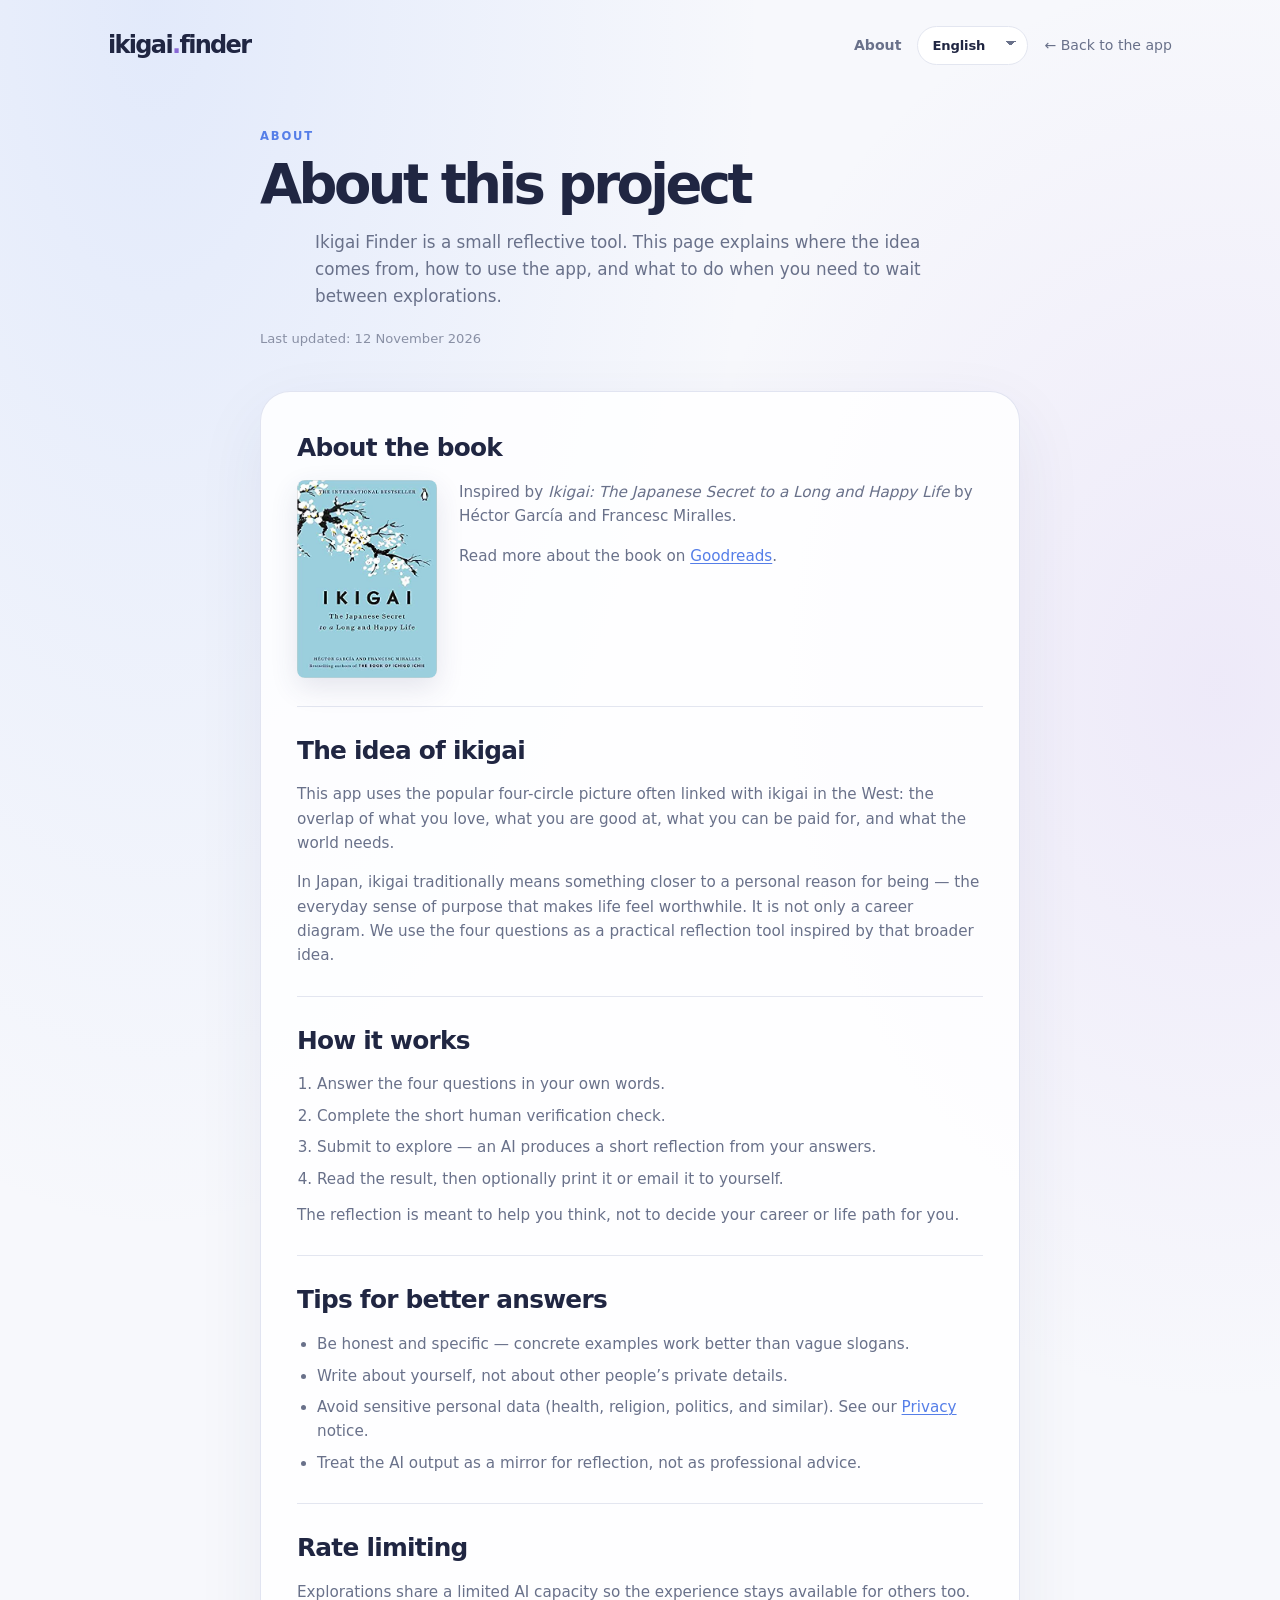
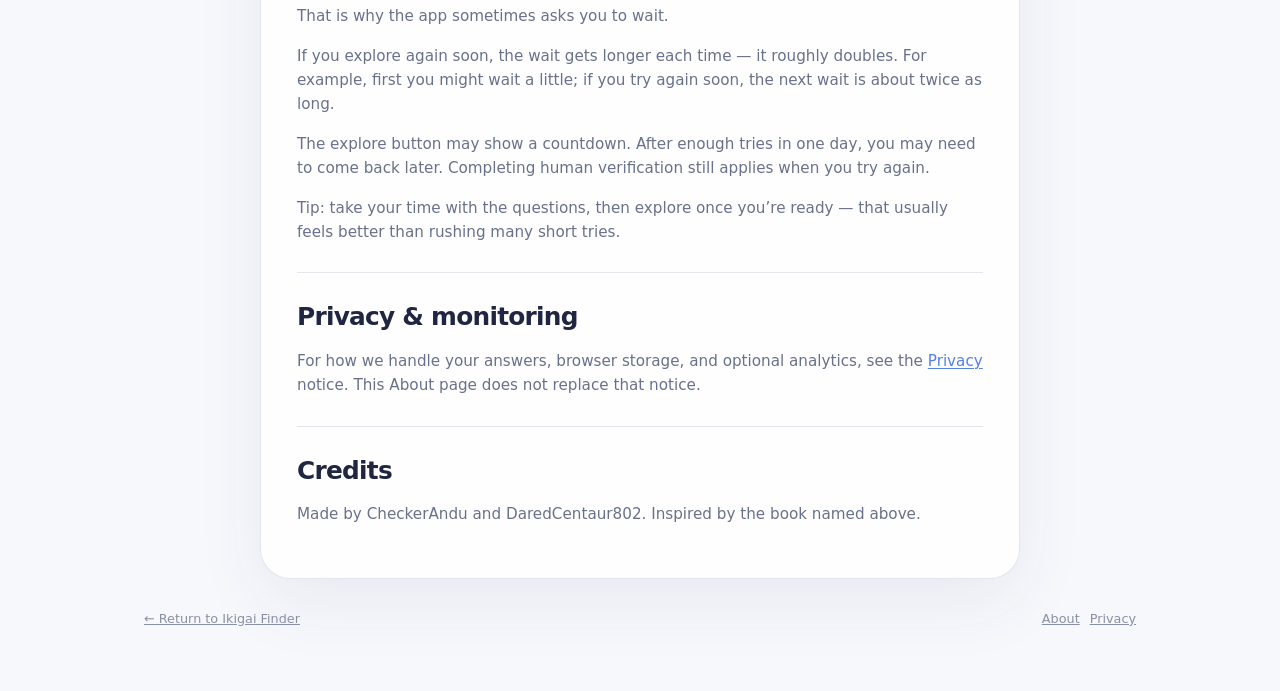
==== about.html @ a2c6d0e7 "Add About page with book context, tips, and rate-limit help (#6) Ship about.html mirroring the Priva" ====
<!doctype html>
<html lang="en" data-i18n-title="aboutPageTitle">
<head>
  <meta charset="utf-8">
  <meta name="viewport" content="width=device-width, initial-scale=1">
  <meta name="description" data-i18n-content="aboutMetaDescription" content="About Ikigai Finder — the book that inspired it, how the app works, tips, and rate limiting.">
  <title>About — Ikigai Finder</title>
  <link rel="stylesheet" href="style.css">
  <script src="app-version.js" defer></script>
  <script type="module" src="datadog-obs-bootstrap.js"></script>
  <script src="i18n.js" defer></script>
  <script src="about-i18n.js" defer></script>
  <script src="about.js" defer></script>
</head>
<body>
  <header class="site-header">
    <a class="wordmark" href="index.html" data-i18n-aria="wordmarkAria">ikigai<span>.</span>finder</a>
    <div class="header-tools">
      <a class="header-note" href="about.html" data-i18n="headerAbout" aria-current="page">About</a>
      <label class="lang-picker">
        <span class="visually-hidden" data-i18n="langLabel">Language</span>
        <select id="lang-select" name="lang">
          <option value="en">English</option>
          <option value="de">Deutsch</option>
          <option value="fr">Français</option>
          <option value="ro">Română</option>
        </select>
      </label>
      <a class="header-note" href="index.html" data-i18n="aboutBackLink">← Back to the app</a>
    </div>
  </header>

  <main class="page-shell legal-page">
    <header class="legal-intro">
      <p class="eyebrow" data-i18n="aboutEyebrow">ABOUT</p>
      <h1 data-i18n="aboutHeading">About this project</h1>
      <p class="intro-copy" data-i18n="aboutIntro">
        Ikigai Finder is a small reflective tool. This page explains where the idea
        comes from, how to use the app, and what to do when you need to wait
        between explorations.
      </p>
      <p class="legal-meta" data-i18n="aboutLastUpdated">Last updated: 12 November 2026</p>
    </header>

    <article class="legal-content">
      <section id="about-the-book" aria-labelledby="book-title">
        <h2 id="book-title" data-i18n="aboutBookTitle">About the book</h2>
        <div class="about-book">
          <img
            class="about-book-cover"
            src="assets/ikigai-book-cover.jpg"
            width="353"
            height="499"
            data-i18n-alt="aboutBookCoverAlt"
            alt="Cover of Ikigai: The Japanese Secret to a Long and Happy Life by Héctor García and Francesc Miralles">
          <div class="about-book-copy">
            <p data-i18n-html="aboutBookInspired">
              Inspired by
              <cite>Ikigai: The Japanese Secret to a Long and Happy Life</cite>
              by Héctor García and Francesc Miralles.
            </p>
            <p data-i18n-html="aboutBookLink">
              Read more about the book on
              <a href="https://www.goodreads.com/book/show/124950497-ikigai" rel="noopener noreferrer" target="_blank">Goodreads</a>.
            </p>
          </div>
        </div>
      </section>

      <section id="concept" aria-labelledby="concept-title">
        <!-- Draft wording for Adrian content review (issue #6 / R2). -->
        <h2 id="concept-title" data-i18n="aboutConceptTitle">The idea of ikigai</h2>
        <p data-i18n="aboutConceptP1">
          This app uses the popular four-circle picture often linked with ikigai
          in the West: the overlap of what you love, what you are good at, what
          you can be paid for, and what the world needs.
        </p>
        <p data-i18n="aboutConceptP2">
          In Japan, ikigai traditionally means something closer to a personal
          reason for being — the everyday sense of purpose that makes life feel
          worthwhile. It is not only a career diagram. We use the four questions
          as a practical reflection tool inspired by that broader idea.
        </p>
      </section>

      <section id="how-it-works" aria-labelledby="how-title">
        <h2 id="how-title" data-i18n="aboutHowTitle">How it works</h2>
        <ol class="about-steps">
          <li data-i18n="aboutHowStep1">Answer the four questions in your own words.</li>
          <li data-i18n="aboutHowStep2">Complete the short human verification check.</li>
          <li data-i18n="aboutHowStep3">Submit to explore — an AI produces a short reflection from your answers.</li>
          <li data-i18n="aboutHowStep4">Read the result, then optionally print it or email it to yourself.</li>
        </ol>
        <p data-i18n="aboutHowNote">
          The reflection is meant to help you think, not to decide your career
          or life path for you.
        </p>
      </section>

      <section id="tips" aria-labelledby="tips-title">
        <h2 id="tips-title" data-i18n="aboutTipsTitle">Tips for better answers</h2>
        <ul>
          <li data-i18n="aboutTipsLi1">Be honest and specific — concrete examples work better than vague slogans.</li>
          <li data-i18n="aboutTipsLi2">Write about yourself, not about other people’s private details.</li>
          <li data-i18n-html="aboutTipsLi3">Avoid sensitive personal data (health, religion, politics, and similar). See our <a href="privacy.html">Privacy</a> notice.</li>
          <li data-i18n="aboutTipsLi4">Treat the AI output as a mirror for reflection, not as professional advice.</li>
        </ul>
      </section>

      <section id="rate-limiting" aria-labelledby="rate-title">
        <h2 id="rate-title" data-i18n="aboutRateTitle">Rate limiting</h2>
        <p data-i18n="aboutRateP1">
          Explorations share a limited AI capacity so the experience stays
          available for others too. That is why the app sometimes asks you to wait.
        </p>
        <p data-i18n="aboutRateP2">
          If you explore again soon, the wait gets longer each time — it roughly
          doubles. For example, first you might wait a little; if you try again
          soon, the next wait is about twice as long.
        </p>
        <p data-i18n="aboutRateP3">
          The explore button may show a countdown. After enough tries in one day,
          you may need to come back later. Completing human verification still
          applies when you try again.
        </p>
        <p data-i18n="aboutRateP4">
          Tip: take your time with the questions, then explore once you’re ready —
          that usually feels better than rushing many short tries.
        </p>
      </section>

      <section id="privacy" aria-labelledby="privacy-title">
        <h2 id="privacy-title" data-i18n="aboutPrivacyTitle">Privacy &amp; monitoring</h2>
        <p data-i18n-html="aboutPrivacyP1">
          For how we handle your answers, browser storage, and optional analytics,
          see the <a href="privacy.html">Privacy</a> notice. This About page does
          not replace that notice.
        </p>
      </section>

      <section id="credits" aria-labelledby="credits-title">
        <h2 id="credits-title" data-i18n="aboutCreditsTitle">Credits</h2>
        <p data-i18n="aboutCreditsP1">
          Made by CheckerAndu and DaredCentaur802. Inspired by the book named above.
        </p>
      </section>
    </article>

    <footer class="site-footer">
      <a href="index.html" data-i18n="aboutFooterBack">← Return to Ikigai Finder</a>
      <span class="footer-meta">
        <a href="about.html" data-i18n="footerAbout" aria-current="page">About</a>
        <a href="privacy.html" data-i18n="footerPrivacy">Privacy</a>
        <button type="button" id="monitoring-settings" class="text-button" hidden data-i18n="analyticsPreferences">
          Analytics preferences
        </button>
      </span>
    </footer>
  </main>

  <section id="monitoring-consent" class="monitoring-consent" hidden
           aria-labelledby="monitoring-consent-title"
           role="dialog"
           aria-modal="false">
    <div class="monitoring-consent-inner">
      <div class="monitoring-consent-copy">
        <h2 id="monitoring-consent-title" data-i18n="monitoringConsentTitle">Site analytics and performance</h2>
        <p>
          <span data-i18n="monitoringConsentCopy">To keep this site fast and reliable, we’d like to collect anonymous analytics about page visits, interactions, performance, and errors. This is optional and helps us improve your experience.</span>
          <a href="privacy.html#optional-monitoring" data-i18n="monitoringConsentLearnMore">Learn more</a>
        </p>
      </div>
      <div class="monitoring-consent-actions">
        <button type="button" id="monitoring-reject" class="secondary-button" data-i18n="monitoringConsentDecline">
          Decline
        </button>
        <button type="button" id="monitoring-accept" data-i18n="monitoringConsentAccept">
          Accept
        </button>
      </div>
    </div>
  </section>
</body>
</html>
---- style.css ----
:root {
  color-scheme: light;
  --ink: #202642;
  --muted: #69718a;
  --paper: #f7f8fc;
  --line: #e3e6f0;
  --blue: #557ee8;
  --purple: #8a69d6;
  --radius: 22px;
  font-family: Inter, ui-sans-serif, system-ui, -apple-system, BlinkMacSystemFont, "Segoe UI", sans-serif;
}

* { box-sizing: border-box; }
html { scroll-behavior: smooth; }
body {
  margin: 0;
  background:
    radial-gradient(ellipse at 12% 0%, rgba(116, 158, 244, .16), transparent 38rem),
    radial-gradient(ellipse at 95% 30%, rgba(174, 137, 226, .13), transparent 34rem),
    var(--paper);
  color: var(--ink);
  line-height: 1.6;
}
button, textarea { font: inherit; }
.site-header {
  max-width: 1120px;
  margin: 0 auto;
  padding: 26px 28px;
  display: flex;
  justify-content: space-between;
  align-items: center;
  gap: 20px;
}
.wordmark { color: var(--ink); text-decoration: none; font-size: 1.5rem; font-weight: 800; letter-spacing: -.07em; }
.wordmark span { color: var(--purple); }
.header-tools {
  display: flex;
  align-items: center;
  gap: 16px;
  flex-wrap: wrap;
  justify-content: flex-end;
}
.header-note, .time-note { color: var(--muted); font-size: .88rem; }
a.header-note {
  color: var(--muted);
  text-decoration: none;
  white-space: nowrap;
}
a.header-note:hover,
a.header-note:focus-visible {
  text-decoration: underline;
  text-underline-offset: 2px;
}
a.header-note[aria-current="page"] {
  font-weight: 650;
}
.lang-picker select {
  appearance: none;
  border: 1px solid var(--line);
  border-radius: 999px;
  color: var(--ink);
  font: inherit;
  font-size: .82rem;
  font-weight: 650;
  letter-spacing: -.01em;
  padding: 8px 34px 8px 14px;
  background-color: #fff;
  background-image:
    linear-gradient(45deg, transparent 50%, var(--muted) 50%),
    linear-gradient(135deg, var(--muted) 50%, transparent 50%);
  background-position:
    calc(100% - 16px) calc(50% - 2px),
    calc(100% - 11px) calc(50% - 2px);
  background-size: 5px 5px, 5px 5px;
  background-repeat: no-repeat;
  cursor: pointer;
}
.lang-picker select:focus-visible {
  outline: 3px solid rgba(85, 126, 232, .28);
  outline-offset: 2px;
}
.visually-hidden {
  position: absolute;
  width: 1px;
  height: 1px;
  padding: 0;
  margin: -1px;
  overflow: hidden;
  clip: rect(0, 0, 0, 0);
  white-space: nowrap;
  border: 0;
}
.page-shell { width: min(100% - 40px, 1000px); margin: 0 auto; }
.intro { max-width: 760px; margin: 58px auto 62px; text-align: center; }
.eyebrow { margin: 0 0 12px; color: var(--blue); font-size: .72rem; font-weight: 800; letter-spacing: .16em; }
h1, h2, p { margin-top: 0; }
h1 { margin-bottom: 22px; font-size: clamp(2.6rem, 7vw, 5rem); line-height: 1.03; letter-spacing: -.065em; font-weight: 750; }
h1 em { color: var(--purple); font-family: Georgia, "Times New Roman", serif; font-weight: 500; }
.intro-copy { max-width: 650px; margin: 0 auto; color: var(--muted); font-size: 1.05rem; }
.questionnaire { padding: clamp(22px, 4vw, 42px); border: 1px solid rgba(222, 226, 240, .9); border-radius: 30px; background: rgba(255,255,255,.83); box-shadow: 0 24px 70px rgba(46, 56, 103, .07); }
.form-heading { display: flex; align-items: end; justify-content: space-between; gap: 20px; margin-bottom: 26px; }
.form-heading h2, .results h2 { margin-bottom: 0; font-size: clamp(1.6rem, 3vw, 2.1rem); letter-spacing: -.04em; }
.time-note { margin-bottom: 5px; }
.question-grid { display: grid; grid-template-columns: repeat(2, minmax(0, 1fr)); gap: 16px; }
.question-card { display: flex; flex-direction: column; padding: 22px; border: 1px solid var(--line); border-radius: var(--radius); background: white; min-width: 0; transition: transform .2s ease, box-shadow .2s ease; }
.question-card:focus-within { transform: translateY(-2px); box-shadow: 0 12px 30px rgba(46, 56, 103, .08); }
.question-number { margin-bottom: 11px; font-size: .7rem; font-weight: 800; letter-spacing: .13em; color: var(--blue); }
.good .question-number { color: #398d80; }
.paid .question-number { color: #b27a37; }
.world .question-number { color: var(--purple); }
.question-title { margin-bottom: 7px; font-size: 1.1rem; font-weight: 750; letter-spacing: -.025em; }
.question-hint { min-height: 72px; margin-bottom: 15px; color: var(--muted); font-size: .88rem; line-height: 1.55; }
textarea { width: 100%; min-height: 130px; resize: vertical; padding: 14px; border: 1px solid #e4e7f0; border-radius: 13px; outline: none; background: #fafbfe; color: var(--ink); font-size: .93rem; }
textarea::placeholder { color: #9aa1b5; }
textarea:focus { border-color: var(--blue); box-shadow: 0 0 0 3px rgba(85, 126, 232, .13); }
.form-footer { display: flex; align-items: center; justify-content: space-between; gap: 20px; margin-top: 25px; }
.form-footer p { max-width: 390px; margin: 0; color: var(--muted); font-size: .86rem; }
.form-actions { display: flex; flex-direction: column; align-items: flex-end; gap: 12px; }
.turnstile-widget { min-height: 65px; }
.turnstile-missing { margin: 0; max-width: 260px; color: var(--muted); font-size: .8rem; line-height: 1.45; text-align: right; }
button { cursor: pointer; border: 0; border-radius: 999px; padding: 14px 22px; background: var(--ink); color: white; font-weight: 700; transition: transform .18s ease, background .18s ease; }
button:hover:not(:disabled) { transform: translateY(-2px); background: #39446f; }
button:disabled { cursor: not-allowed; opacity: .55; transform: none; }
button:focus-visible { outline: 3px solid var(--blue); outline-offset: 3px; }
button span { padding-left: 8px; }
.results { margin: 26px 0 0; padding: 28px; border: 1px solid #dce2f5; border-radius: var(--radius); background: #fff; }
.results p:not(.eyebrow) { color: var(--muted); }
.results-actions {
  display: flex;
  flex-wrap: wrap;
  align-items: center;
  gap: 12px;
  margin-top: 22px;
}
.save-results-actions {
  display: flex;
  flex-wrap: wrap;
  gap: 12px;
}
.print-only { display: none; }
.secondary-button { background: #eef1fb; color: var(--ink); }
.secondary-button:hover:not(:disabled) { background: #e2e7f8; }
.text-button {
  padding: 0;
  border-radius: 0;
  background: transparent;
  color: inherit;
  font-weight: 600;
  font-size: inherit;
  text-decoration: underline;
  text-decoration-thickness: 1px;
  text-underline-offset: 2px;
}
.text-button:hover:not(:disabled) {
  transform: none;
  background: transparent;
  color: var(--ink);
}
.site-footer { display: flex; justify-content: space-between; gap: 16px; padding: 30px 4px 38px; color: #8990a5; font-size: .8rem; }
.footer-meta { display: flex; align-items: baseline; gap: 10px; flex-wrap: wrap; }
.site-footer a,
.site-footer .text-button { color: inherit; }
.app-version {
  color: #a8aebf;
  font-size: .7rem;
  letter-spacing: .02em;
  font-variant-numeric: tabular-nums;
  user-select: text;
}
[hidden] { display: none !important; }

/* Optional analytics consent — fixed bottom bar */
.monitoring-consent {
  position: fixed;
  z-index: 40;
  left: 0;
  right: 0;
  bottom: 0;
  padding: 14px 16px calc(14px + env(safe-area-inset-bottom, 0px));
  background: rgba(255, 255, 255, .92);
  border-top: 1px solid var(--line);
  box-shadow: 0 -16px 40px rgba(46, 56, 103, .08);
  backdrop-filter: blur(10px);
}
.monitoring-consent-inner {
  width: min(100%, 1000px);
  margin: 0 auto;
  display: flex;
  align-items: center;
  justify-content: space-between;
  gap: 18px 28px;
}
.monitoring-consent-copy {
  min-width: 0;
  flex: 1 1 18rem;
}
.monitoring-consent-copy h2 {
  margin: 0 0 6px;
  font-size: 1.05rem;
  letter-spacing: -.03em;
}
.monitoring-consent-copy p {
  margin: 0;
  color: var(--muted);
  font-size: .88rem;
  line-height: 1.5;
  max-width: 62ch;
}
.monitoring-consent-copy a {
  color: var(--blue);
  text-decoration-thickness: 1px;
  text-underline-offset: 2px;
}
.monitoring-consent-actions {
  display: flex;
  flex-shrink: 0;
  align-items: center;
  gap: 10px;
}
.monitoring-consent-actions button {
  padding: 11px 18px;
  font-size: .9rem;
}
body:has(#monitoring-consent:not([hidden])) {
  padding-bottom: 9rem;
}

@media (max-width: 680px) {
  .site-header { padding: 20px 4px; }
  .header-tools { gap: 10px; max-width: 260px; }
  .header-note { max-width: 170px; text-align: right; font-size: .78rem; }
  a.header-note { max-width: none; }
  .page-shell { width: min(100% - 28px, 1000px); }
  .intro { margin: 42px auto 40px; }
  .intro-copy { font-size: .97rem; }
  .question-grid { grid-template-columns: 1fr; }
  .question-hint { min-height: 0; }
  .form-heading, .form-footer { align-items: stretch; flex-direction: column; }
  .time-note { margin-bottom: 0; }
  .form-actions { align-items: stretch; }
  .form-footer button { width: 100%; }
  .results-actions,
  .save-results-actions { flex-direction: column; align-items: stretch; }
  .results-actions button { width: 100%; }
  .site-footer { flex-direction: column; gap: 4px; }
  .monitoring-consent-inner {
    flex-direction: column;
    align-items: stretch;
  }
  .monitoring-consent-actions {
    width: 100%;
  }
  .monitoring-consent-actions button {
    flex: 1 1 auto;
  }
  body:has(#monitoring-consent:not([hidden])) {
    padding-bottom: 14rem;
  }
}


/* Diagram section */
.diagram-section {
  margin: 0 auto 60px;
  text-align: center;
}

.diagram-section h2 {
  margin-bottom: 8px;
  font-size: clamp(1.6rem, 4vw, 2.3rem);
  letter-spacing: -0.04em;
}

.diagram-description {
  color: var(--muted);
  margin-bottom: 24px;
}

/* The shared space containing all four circles */
.ikigai-diagram {
  position: relative;
  width: 100%;
  max-width: 580px;
  aspect-ratio: 1 / 1;
  margin: 0 auto;
}

/* Common styling shared by all circles */
.circle {
  position: absolute;
  width: 58%;
  aspect-ratio: 1 / 1;
  border: 2px solid rgba(255, 255, 255, 0.95);
  border-radius: 50%;
}

/* Each circle gets its own position and color */
.circle-love {
  top: 3%;
  left: 21%;
  background: rgba(120, 169, 237, 0.55);
}

.circle-good {
  top: 22%;
  left: 2%;
  background: rgba(195, 166, 230, 0.55);
}

.circle-world {
  top: 22%;
  right: 2%;
  background: rgba(146, 120, 222, 0.40);
}

.circle-paid {
  top: 39%;
  left: 21%;
  background: rgba(120, 169, 237, 0.55);
}

/* Text labels float above the colored circles */
.diagram-label {
  position: absolute;
  z-index: 2;
  width: 35%;
  color: white;
  font-size: clamp(0.55rem, 1.8vw, 0.8rem);
  line-height: 1.5;
  letter-spacing: 0.04em;
}

.diagram-label strong {
  font-size: 1.25em;
}

.label-love {
  top: 13%;
  left: 32.5%;
}

.label-good {
  top: 44%;
  left: 0;
}

.label-world {
  top: 44%;
  right: 0;
}

.label-paid {
  bottom: 11%;
  left: 32.5%;
}

/* The center label sits above all four circles */
.diagram-center {
  position: absolute;
  z-index: 3;
  top: 50%;
  left: 50%;
  transform: translate(-50%, -50%);
  color: white;
  font-family: Georgia, "Times New Roman", serif;
  font-size: clamp(1.5rem, 5vw, 2.4rem);
  letter-spacing: 0.04em;
  text-shadow: 0 1px 4px rgba(32, 38, 66, 0.12);
}

#results-message {
  display: block;
  width: 100%;
  max-width: 75ch;
  height: auto;
  max-height: none;
  overflow: visible;
  white-space: normal;
  overflow-wrap: anywhere;
  line-height: 1.8;
}

#results-message p {
  display: block;
  white-space: normal;
  overflow: visible;
  margin: 0 0 1rem;
  line-height: 1.8;
}

#results-message h3 {
  margin: 1.5rem 0 0.5rem;
  color: var(--ink);
  line-height: 1.4;
}

#results-message ul,
#results-message ol {
  padding-left: 1.5rem;
  margin-bottom: 1rem;
  line-height: 1.8;
}

#results-message li {
  margin-bottom: 0.5rem;
}

#results-message a {
  color: var(--blue);
  text-decoration-thickness: 1px;
  text-underline-offset: 2px;
}

@media print {
  @page {
    margin: 1.4cm;
  }

  body {
    background: #fff;
    color: #111;
  }

  .site-header,
  .diagram-section,
  .intro,
  .questionnaire,
  .site-footer,
  .monitoring-consent,
  .results-actions,
  .lang-picker,
  .header-tools {
    display: none !important;
  }

  .page-shell {
    width: 100%;
    margin: 0;
  }

  .results {
    display: block !important;
    margin: 0;
    padding: 0;
    border: 0;
    border-radius: 0;
    background: transparent;
    box-shadow: none;
  }

  .print-only {
    display: block;
  }

  .print-brand {
    margin: 0 0 18px;
    color: #202642;
    font-size: 1.35rem;
    font-weight: 800;
    letter-spacing: -.07em;
  }

  .print-brand span {
    color: #8a69d6;
  }

  .results .eyebrow {
    color: #557ee8;
  }

  .results h2,
  #results-message,
  #results-message p,
  #results-message li {
    color: #202642;
  }

  #results-message h3 {
    color: #202642;
    break-after: avoid;
  }

  #results-message p,
  #results-message li {
    orphans: 3;
    widows: 3;
  }
}

/* Privacy / legal pages */
.legal-page {
  padding-bottom: 24px;
}
.legal-intro {
  max-width: 760px;
  margin: 36px auto 42px;
}
.legal-intro h1 {
  font-size: clamp(2.1rem, 5vw, 3.4rem);
  margin-bottom: 16px;
}
.legal-meta {
  margin: 18px 0 0;
  color: #8990a5;
  font-size: .82rem;
}
.legal-content {
  max-width: 760px;
  margin: 0 auto;
  padding: clamp(22px, 4vw, 36px);
  border: 1px solid rgba(222, 226, 240, .9);
  border-radius: 30px;
  background: rgba(255, 255, 255, .83);
  box-shadow: 0 24px 70px rgba(46, 56, 103, .07);
}
.legal-content section + section {
  margin-top: 28px;
  padding-top: 24px;
  border-top: 1px solid var(--line);
}
.legal-content h2 {
  margin-bottom: 12px;
  font-size: clamp(1.25rem, 2.5vw, 1.55rem);
  letter-spacing: -.03em;
}
.legal-content h3 {
  margin: 18px 0 8px;
  font-size: 1.02rem;
  letter-spacing: -.02em;
}
.legal-content p,
.legal-content li {
  color: var(--muted);
  font-size: .95rem;
}
.legal-content ul {
  margin: 0 0 12px;
  padding-left: 1.25rem;
}
.legal-content li {
  margin-bottom: .45rem;
}
.legal-content a {
  color: var(--blue);
  text-decoration-thickness: 1px;
  text-underline-offset: 2px;
}
.legal-content code {
  font-size: .86em;
  padding: .1em .35em;
  border-radius: 6px;
  background: #eef1fb;
  color: var(--ink);
}
.legal-table-wrap {
  overflow-x: auto;
  margin: 12px 0 16px;
}
.legal-table {
  width: 100%;
  border-collapse: collapse;
  font-size: .86rem;
}
.legal-table th,
.legal-table td {
  padding: 10px 12px;
  border: 1px solid var(--line);
  text-align: left;
  vertical-align: top;
}
.legal-table th {
  background: #eef1fb;
  color: var(--ink);
  font-weight: 700;
}
.legal-table td {
  color: var(--muted);
  background: #fff;
}

/* About page — book attribution */
.about-book {
  display: flex;
  gap: 22px;
  align-items: flex-start;
  flex-wrap: wrap;
}
.about-book-cover {
  width: 140px;
  max-width: 40%;
  height: auto;
  border-radius: 8px;
  box-shadow: 0 10px 28px rgba(46, 56, 103, .12);
  flex-shrink: 0;
}
.about-book-copy {
  flex: 1 1 220px;
  min-width: 0;
}
.about-book-copy cite {
  font-style: italic;
}
.about-steps {
  margin: 0 0 12px;
  padding-left: 1.25rem;
  color: var(--muted);
  font-size: .95rem;
}
.about-steps li {
  margin-bottom: .45rem;
}

@media (max-width: 680px) {
  .about-book-cover {
    width: 120px;
  }
}
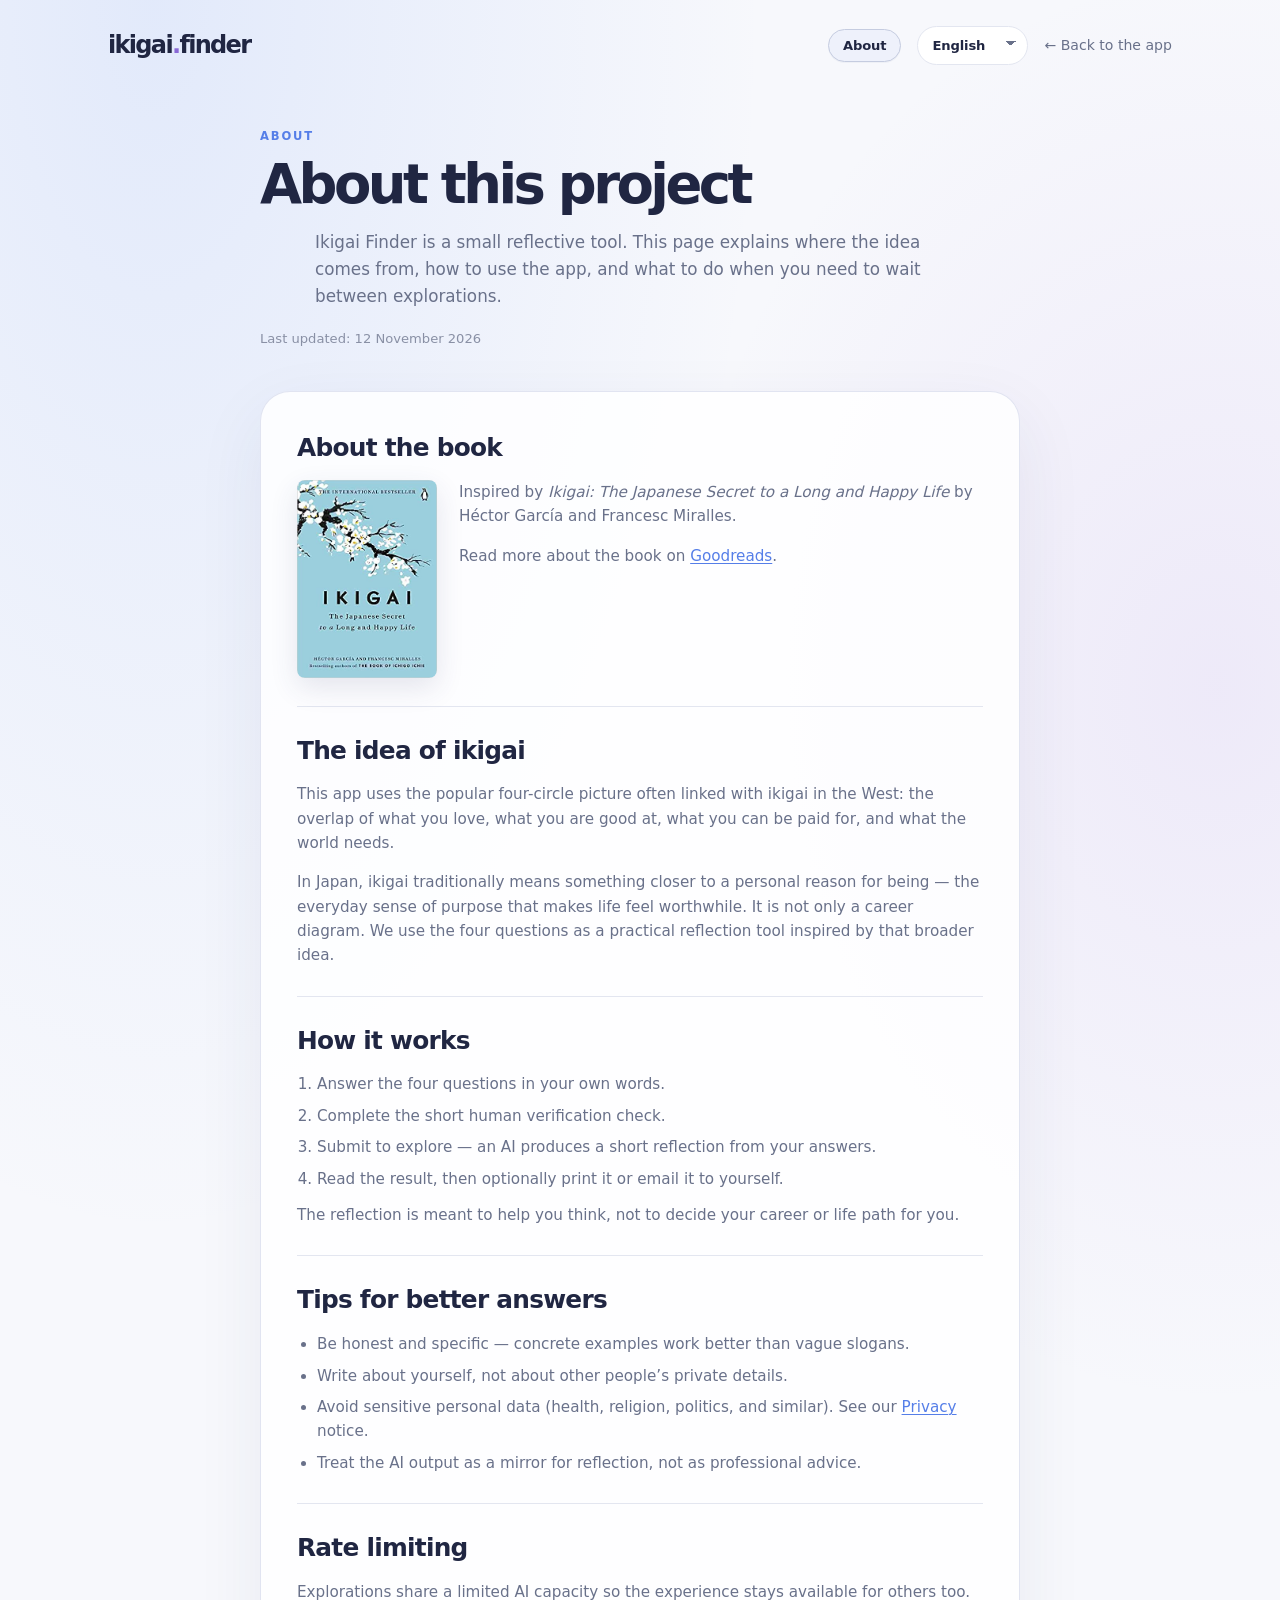
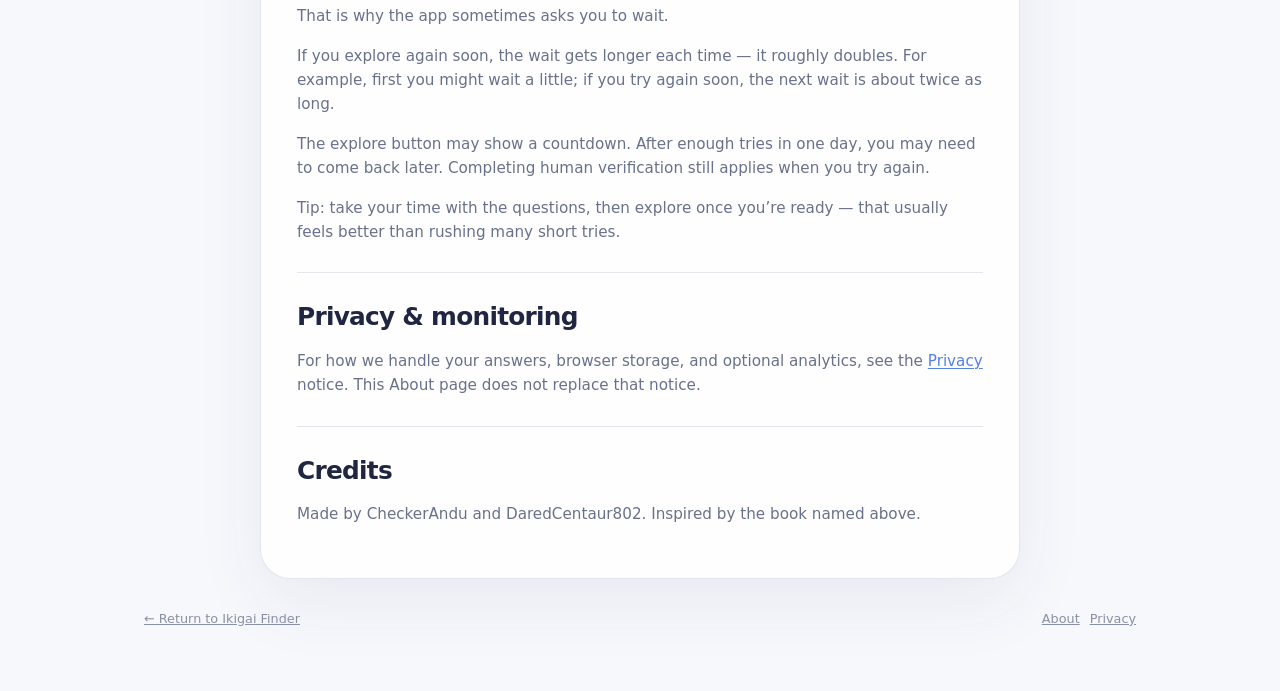
==== commit ed34c739: "Make header About a pill control like the language select Give About a rounded bordered chip matchin" ====
--- a/about.html
+++ b/about.html
@@ -16,7 +16,7 @@
   <header class="site-header">
     <a class="wordmark" href="index.html" data-i18n-aria="wordmarkAria">ikigai<span>.</span>finder</a>
     <div class="header-tools">
-      <a class="header-note" href="about.html" data-i18n="headerAbout" aria-current="page">About</a>
+      <a class="header-pill" href="about.html" data-i18n="headerAbout" aria-current="page">About</a>
       <label class="lang-picker">
         <span class="visually-hidden" data-i18n="langLabel">Language</span>
         <select id="lang-select" name="lang">
--- a/style.css
+++ b/style.css
@@ -51,8 +51,35 @@
   text-decoration: underline;
   text-underline-offset: 2px;
 }
-a.header-note[aria-current="page"] {
+.header-pill {
+  display: inline-flex;
+  align-items: center;
+  border: 1px solid var(--line);
+  border-radius: 999px;
+  color: var(--ink);
+  background-color: #fff;
+  box-shadow: 0 1px 0 rgba(46, 56, 103, .04);
+  font: inherit;
+  font-size: .82rem;
   font-weight: 650;
+  letter-spacing: -.01em;
+  line-height: 1.2;
+  padding: 8px 14px;
+  text-decoration: none;
+  white-space: nowrap;
+  cursor: pointer;
+}
+.header-pill:hover {
+  border-color: #c8cede;
+  background-color: #fbfcff;
+}
+.header-pill:focus-visible {
+  outline: 3px solid rgba(85, 126, 232, .28);
+  outline-offset: 2px;
+}
+.header-pill[aria-current="page"] {
+  border-color: #c5cce0;
+  background-color: #eef1fb;
 }
 .lang-picker select {
   appearance: none;
@@ -227,9 +254,10 @@
 
 @media (max-width: 680px) {
   .site-header { padding: 20px 4px; }
-  .header-tools { gap: 10px; max-width: 260px; }
+  .header-tools { gap: 10px; max-width: 280px; }
   .header-note { max-width: 170px; text-align: right; font-size: .78rem; }
   a.header-note { max-width: none; }
+  .header-pill { font-size: .78rem; padding: 7px 12px; }
   .page-shell { width: min(100% - 28px, 1000px); }
   .intro { margin: 42px auto 40px; }
   .intro-copy { font-size: .97rem; }
